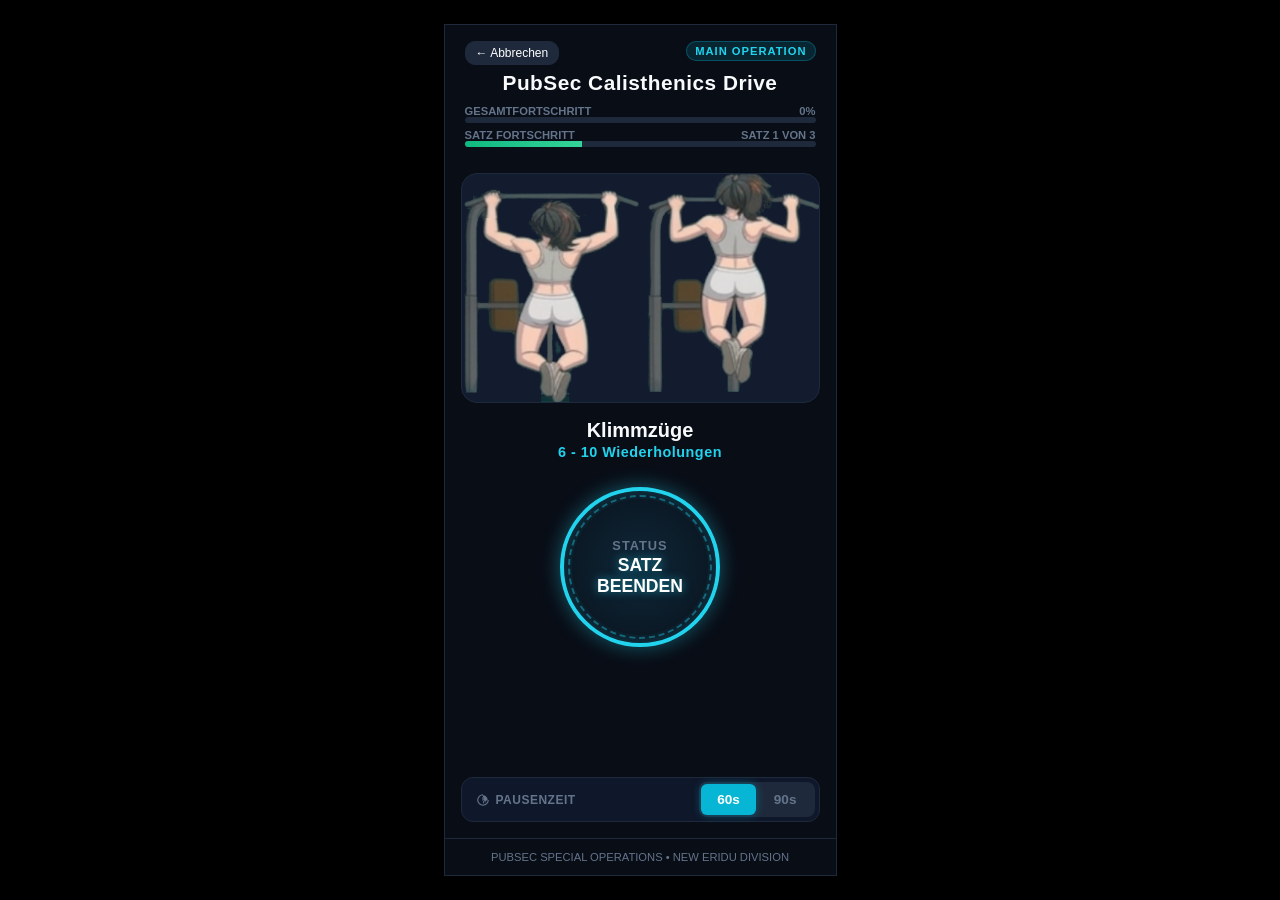
==== workout.html @ 705a4122 "first commit" ====
<!DOCTYPE html>
<html lang="de">
<head>
    <meta charset="UTF-8">
    <meta name="viewport" content="width=device-width, initial-scale=1.0, maximum-scale=1.0, user-scalable=no">
    <title>PubSec-Fitness-Drive</title>

    <!-- CSS für sofortiges Styling -->
    <link rel="stylesheet" href="css/style.css">

    <!-- Lädt alle Meta-Tags, Favicons und den Footer automatisch -->
    <script src="js/components.js"></script>
</head>
<body>

<div class="app-viewport">
    <header>
        <div style="display: flex; justify-content: space-between; align-items: center;">
            <button class="btn-secondary" onclick="window.location.href='index.html'"
                    style="padding: 4px 10px; font-size: 0.75rem;">← Abbrechen
            </button>
            <div class="badge" id="programBadge">DRIVE</div>
        </div>
        <h1 id="workoutTitle" style="margin-top: 6px;">Workout</h1>

        <!-- Doppel-Fortschrittsbalken -->
        <div class="progress-section">
            <div>
                <div class="progress-label-row">
                    <span>Gesamtfortschritt</span>
                    <span id="totalPercentText">0%</span>
                </div>
                <div class="progress-bar-container">
                    <div class="progress-bar" id="totalProgressBar"></div>
                </div>
            </div>

            <div>
                <div class="progress-label-row">
                    <span>Satz Fortschritt</span>
                    <span id="setText">Satz 1 von 3</span>
                </div>
                <div class="progress-bar-container">
                    <div class="progress-bar set-bar" id="setProgressBar"></div>
                </div>
            </div>
        </div>
    </header>

    <!-- Workout View Content ... -->
    <div class="content" id="workoutView">
        <div class="exercise-image-box" id="imageContainer">
            <span>[ Übungsbild ]</span>
        </div>

        <div style="text-align: center; margin-top: 4px;">
            <h2 id="exerciseName" style="font-size: 1.25rem;">Übung</h2>
            <div id="exerciseReps"
                 style="color: var(--accent); font-size: 0.9rem; font-weight: 700; margin-top: 2px; letter-spacing: 0.5px;">
                6 - 10 REPS
            </div>
        </div>

        <!-- Großer Sci-Fi Rund-Button -->
        <div class="round-button-container">
            <div class="round-core-btn" id="coreBtn" onclick="handleCoreBtnClick()">
                <span class="btn-label" id="coreBtnLabel">STATUS</span>
                <span class="btn-main-text" id="coreBtnMainText">SATZ BEENDEN</span>
            </div>
        </div>

        <!-- Pause Zeit-Auswahl & Optionaler 4. Satz -->
        <div style="margin-top: auto; display: flex; flex-direction: column; gap: 10px;">
            <button class="btn-optional hidden" id="optionalBtn" onclick="addOptionalSet()">+ 4. Satz hinzufügen
                (Optional)
            </button>

            <div class="pause-selector" id="pauseOptions">
                <div class="pause-label">
                    <svg viewBox="0 0 24 24">
                        <path d="M12,2A10,10 0 0,0 2,12A10,10 0 0,0 12,22A10,10 0 0,0 22,12A10,10 0 0,0 12,24M12,4A8,8 0 0,1 20,12A8,8 0 0,1 12,20A8,8 0 0,1 4,12A8,8 0 0,1 12,4M12.5,7H11V13L16.25,16.15L17,15L12.5,12.25Z"/>
                    </svg>
                    Pausenzeit
                </div>
                <div class="segmented-control">
                    <button class="segmented-btn active" id="btn60" onclick="setPauseTime(60)">60s</button>
                    <button class="segmented-btn" id="btn90" onclick="setPauseTime(90)">90s</button>
                </div>
            </div>
        </div>
    </div>

    <!-- Finish View -->
    <div class="content hidden" id="finishView" style="text-align: center; justify-content: center;">
        <div class="finish-circle-container">
            <div class="finish-core-circle">
                <span class="finish-icon">✓</span>
            </div>
        </div>
        <h2 style="color: #10b981; font-size: 1.6rem; margin-bottom: 6px;">Mission Completed!</h2>
        <p style="color: var(--text-muted); font-size: 0.85rem; line-height: 1.4; margin-bottom: 16px;">Einsatzprotokoll
            erfolgreich synchronisiert. Die körperliche Integrität wurde maximiert.</p>

        <button class="btn-finish" onclick="window.location.href='index.html'">ZURÜCK ZUM HAUPTMENÜ</button>
    </div>

    <!-- Automatisch befüllter Footer -->
    <div id="appFooter"></div>
</div>

<script src="js/programs.js"></script>
<script src="js/workout.js"></script>
</body>
</html>
---- css/style.css ----
:root {
    --primary: #06b6d4;          /* Sci-Fi Cyan / PubSec */
    --primary-hover: #0891b2;
    --bg: #090d16;
    --card-bg: #131c2e;
    --text: #f8fafc;
    --text-muted: #64748b;
    --accent: #22d3ee;           /* Bright Cyan Glow */
    --border: #1e293b;
}

* {
    box-sizing: border-box;
    margin: 0;
    padding: 0;
    font-family: -apple-system, BlinkMacSystemFont, "SF Pro Display", "Segoe UI", Roboto, sans-serif;
    -webkit-tap-highlight-color: transparent;
}

body {
    background-color: #000000;
    color: var(--text);
    min-height: 100vh;
    display: flex;
    justify-content: center;
    align-items: center;
}

/* iPhone 15 Viewport Container */
.app-viewport {
    width: 100%;
    max-width: 393px;
    height: 100vh;
    max-height: 852px;
    background-color: var(--bg);
    display: flex;
    flex-direction: column;
    position: relative;
    overflow-y: auto;
    border: 1px solid var(--border);
    box-shadow: 0 0 40px rgba(0, 0, 0, 0.8);
}

header {
    padding: 16px 20px 10px 20px;
    text-align: center;
}

.badge {
    display: inline-block;
    background: rgba(6, 182, 212, 0.15);
    color: var(--accent);
    font-size: 0.7rem;
    font-weight: 700;
    padding: 3px 8px;
    border-radius: 12px;
    letter-spacing: 1px;
    margin-bottom: 4px;
    border: 1px solid rgba(6, 182, 212, 0.3);
}

h1 {
    font-size: 1.3rem;
    font-weight: 800;
    letter-spacing: 0.5px;
}

.content {
    padding: 16px;
    flex: 1;
    display: flex;
    flex-direction: column;
    gap: 12px;
}

/* ==========================================================================
   STARTSEITE (index.html) STYLES
   ========================================================================== */

/* Zhu Yuan Hero Banner */
.hero-card {
    width: 100%;
    height: 220px;
    background: var(--card-bg);
    border-radius: 16px;
    overflow: hidden;
    position: relative;
    border: 1px solid var(--border);
    display: flex;
    align-items: center;
    justify-content: center;
}

.hero-card img {
    width: 100%;
    height: 100%;
    object-fit: cover;
}

.hero-card span {
    color: var(--text-muted);
    font-size: 0.85rem;
    padding: 10px;
    text-align: center;
}

/* Programm-Karten auf der Startseite */
.program-card {
    background: var(--card-bg);
    border: 1px solid var(--border);
    border-radius: 14px;
    padding: 16px;
    display: flex;
    flex-direction: column;
    gap: 8px;
    cursor: pointer;
    transition: transform 0.2s, border-color 0.2s;
}

.program-card:active {
    transform: scale(0.98);
}

.program-card:hover {
    border-color: var(--accent);
}

.program-title {
    font-size: 1.1rem;
    font-weight: 700;
    color: var(--text);
}

.program-desc {
    font-size: 0.85rem;
    color: var(--text-muted);
}

.program-meta {
    font-size: 0.75rem;
    color: var(--accent);
    font-weight: 600;
    margin-top: 4px;
}

/* ==========================================================================
   WORKOUT SCREEN (workout.html) STYLES
   ========================================================================== */

/* Dual Progress Bars Header Section */
.progress-section {
    display: flex;
    flex-direction: column;
    gap: 6px;
    margin-top: 10px;
}

.progress-label-row {
    display: flex;
    justify-content: space-between;
    font-size: 0.7rem;
    color: var(--text-muted);
    font-weight: 600;
    text-transform: uppercase;
}

.progress-bar-container {
    width: 100%;
    background: #1e293b;
    border-radius: 6px;
    height: 6px;
    overflow: hidden;
}

.progress-bar {
    height: 100%;
    background: linear-gradient(90deg, #0284c7, var(--accent));
    width: 0%;
    transition: width 0.3s ease;
}

.progress-bar.set-bar {
    background: linear-gradient(90deg, #10b981, #34d399);
}

/* Exercise Image Box */
.exercise-image-box {
    width: 100%;
    height: 230px;
    background: var(--card-bg);
    border-radius: 16px;
    overflow: hidden;
    border: 1px solid var(--border);
    display: flex;
    align-items: center;
    justify-content: center;
}

.exercise-image-box img {
    width: 100%;
    height: 100%;
    object-fit: cover;
}

/* Großer Runder Sci-Fi Button (Mit Eieruhr-Radial-Progress) */
.round-button-container {
    display: flex;
    justify-content: center;
    align-items: center;
    margin: 15px 0 10px 0;
}

.round-core-btn {
    width: 160px;
    height: 160px;
    border-radius: 50%;
    background: radial-gradient(circle, #0f2738 0%, #09131d 100%);
    border: 4px solid var(--accent);
    box-shadow: 0 0 20px rgba(34, 211, 238, 0.4), inset 0 0 15px rgba(34, 211, 238, 0.2);
    display: flex;
    flex-direction: column;
    align-items: center;
    justify-content: center;
    cursor: pointer;
    position: relative;
    transition: transform 0.1s ease, box-shadow 0.2s ease;
    padding: 10px;
}

.round-core-btn:active {
    transform: scale(0.95);
    box-shadow: 0 0 30px rgba(34, 211, 238, 0.7);
}

/* Aktiver Eieruhr-Timer Ring (Wird via JS mit --progress befüllt) */
.round-core-btn.holding-active {
    background: conic-gradient(
        var(--accent) 0deg,
        var(--accent) var(--progress, 0deg),
        #09131d var(--progress, 0deg),
        #09131d 360deg
    );
    box-shadow: 0 0 30px rgba(34, 211, 238, 0.7), inset 0 0 20px rgba(34, 211, 238, 0.4);
}

/* Innerer Kern des Buttons, damit der Hintergrund dunkel bleibt */
.round-core-btn::after {
    content: '';
    position: absolute;
    inset: 8px;
    background: radial-gradient(circle, #0f2738 0%, #09131d 100%);
    border-radius: 50%;
    z-index: 1;
}

/* Sci-Fi Ring Deko (Nur wenn nicht im Halte-Modus) */
.round-core-btn:not(.holding-active)::before {
    content: '';
    position: absolute;
    width: 140px;
    height: 140px;
    border-radius: 50%;
    border: 2px dashed rgba(34, 211, 238, 0.4);
    animation: rotateRing 20s linear infinite;
    z-index: 1;
}

@keyframes rotateRing {
    from { transform: rotate(0deg); }
    to { transform: rotate(360deg); }
}

.round-core-btn .btn-label,
.round-core-btn .btn-main-text,
.round-core-btn .btn-timer-text {
    position: relative;
    z-index: 2;
}

.btn-label {
    font-size: 0.8rem;
    color: var(--text-muted);
    font-weight: 700;
    letter-spacing: 1px;
    text-transform: uppercase;
}

.btn-main-text {
    font-size: 1.1rem;
    font-weight: 800;
    color: #ffffff;
    text-align: center;
    margin-top: 2px;
    text-shadow: 0 0 10px rgba(34, 211, 238, 0.6);
}

.btn-timer-text {
    font-size: 2.2rem;
    font-weight: 900;
    color: var(--accent);
    font-family: monospace;
    text-shadow: 0 0 15px rgba(34, 211, 238, 0.8);
}

/* ==========================================================================
   ANIMIERTER ABSCHLUSS-KREIS (Finish View)
   ========================================================================== */
.finish-circle-container {
    display: flex;
    justify-content: center;
    align-items: center;
    margin: 10px 0;
}

.finish-core-circle {
    width: 120px;
    height: 120px;
    border-radius: 50%;
    background: radial-gradient(circle, rgba(16, 185, 129, 0.25) 0%, rgba(9, 13, 22, 0.9) 100%);
    border: 3px solid #10b981;
    box-shadow: 0 0 25px rgba(16, 185, 129, 0.5), inset 0 0 15px rgba(16, 185, 129, 0.3);
    display: flex;
    flex-direction: column;
    align-items: center;
    justify-content: center;
    position: relative;
    animation: pulseCore 2.5s ease-in-out infinite;
}

@keyframes pulseCore {
    0% { transform: scale(1); box-shadow: 0 0 15px rgba(16, 185, 129, 0.4); }
    50% { transform: scale(1.05); box-shadow: 0 0 30px rgba(16, 185, 129, 0.7); }
    100% { transform: scale(1); box-shadow: 0 0 15px rgba(16, 185, 129, 0.4); }
}

.finish-core-circle::before {
    content: '';
    position: absolute;
    width: 100px;
    height: 100px;
    border-radius: 50%;
    border: 2px dashed rgba(16, 185, 129, 0.6);
    animation: rotateCounterRing 12s linear infinite;
}

@keyframes rotateCounterRing {
    from { transform: rotate(360deg); }
    to { transform: rotate(0deg); }
}

.finish-icon {
    font-size: 2.2rem;
    color: #10b981;
    text-shadow: 0 0 12px rgba(16, 185, 129, 0.9);
    z-index: 2;
}

/* ==========================================================================
   PAUSEN-SELECTOR MIT UHR-ICON
   ========================================================================== */
.pause-selector {
    display: flex;
    align-items: center;
    justify-content: space-between;
    background: #0f172a;
    border: 1px solid var(--border);
    border-radius: 12px;
    padding: 4px;
    gap: 4px;
}

.pause-label {
    display: flex;
    align-items: center;
    gap: 6px;
    font-size: 0.75rem;
    color: var(--text-muted);
    font-weight: 700;
    padding-left: 10px;
    text-transform: uppercase;
    letter-spacing: 0.5px;
}

.pause-label svg {
    width: 14px;
    height: 14px;
    fill: var(--text-muted);
}

.segmented-control {
    display: flex;
    background: #1e293b;
    border-radius: 8px;
    padding: 2px;
    gap: 2px;
}

.segmented-btn {
    background: transparent;
    border: none;
    color: var(--text-muted);
    padding: 8px 16px;
    font-size: 0.85rem;
    font-weight: 700;
    border-radius: 6px;
    cursor: pointer;
    transition: all 0.2s ease;
}

.segmented-btn.active {
    background: var(--primary);
    color: #ffffff;
    box-shadow: 0 0 10px rgba(6, 182, 212, 0.4);
}

/* Neuer Sci-Fi Finish Button */
.btn-finish {
    background: linear-gradient(135deg, #0284c7, var(--primary));
    color: white;
    font-weight: 800;
    font-size: 1rem;
    letter-spacing: 0.5px;
    padding: 16px 24px;
    border-radius: 12px;
    border: 1px solid var(--accent);
    box-shadow: 0 0 20px rgba(34, 211, 238, 0.4);
    cursor: pointer;
    transition: all 0.2s ease;
    width: 100%;
    margin-top: 20px;
}

.btn-finish:active {
    transform: scale(0.97);
    box-shadow: 0 0 30px rgba(34, 211, 238, 0.7);
}

button.btn-secondary {
    background: #1e293b;
    color: white;
    padding: 8px 16px;
    font-size: 0.85rem;
    border: 1px solid var(--border);
    border-radius: 10px;
    cursor: pointer;
}

button.btn-secondary.active {
    background: var(--primary);
    border-color: var(--accent);
    color: #fff;
}

.btn-optional {
    background: transparent;
    color: var(--text-muted);
    width: 100%;
    border: 1px dashed var(--border);
    padding: 10px;
    border-radius: 10px;
    font-size: 0.85rem;
    cursor: pointer;
}

.btn-optional:hover {
    border-color: var(--accent);
    color: var(--accent);
}

.hidden {
    display: none !important;
}
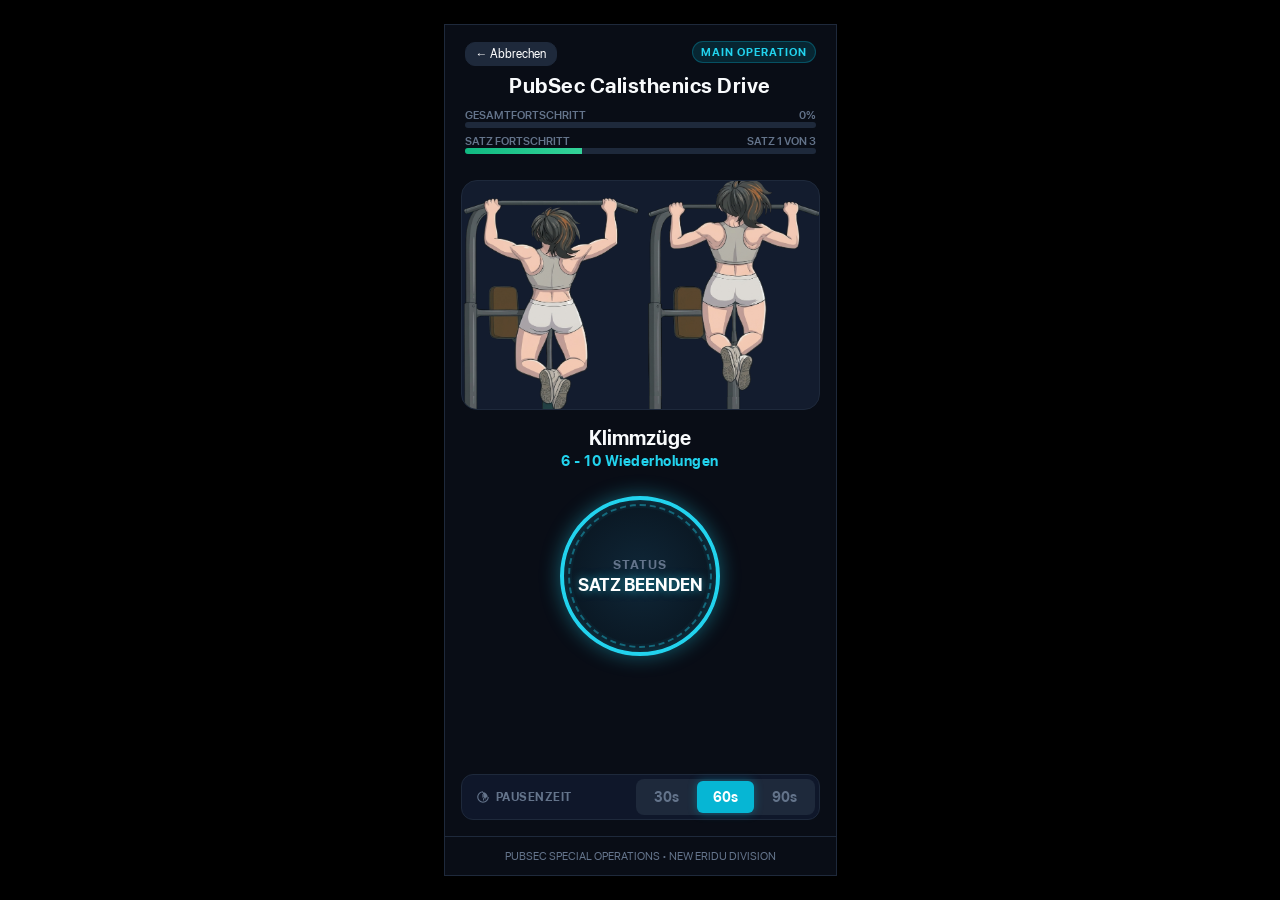
==== commit a7bb3ae4: "Füge 30 Sekunden rest dauer hinzu" ====
--- a/workout.html
+++ b/workout.html
@@ -83,6 +83,7 @@
                     Pausenzeit
                 </div>
                 <div class="segmented-control">
+                    <button class="segmented-btn" id="btn30" onclick="setPauseTime(30)">30s</button>
                     <button class="segmented-btn active" id="btn60" onclick="setPauseTime(60)">60s</button>
                     <button class="segmented-btn" id="btn90" onclick="setPauseTime(90)">90s</button>
                 </div>
--- a/css/style.css
+++ b/css/style.css
@@ -1,3 +1,6 @@
+/* Lokale Fonts importieren */
+@import url('../fonts/fonts.css');
+
 :root {
     --primary: #06b6d4;          /* Sci-Fi Cyan / PubSec */
     --primary-hover: #0891b2;
@@ -13,7 +16,8 @@
     box-sizing: border-box;
     margin: 0;
     padding: 0;
-    font-family: -apple-system, BlinkMacSystemFont, "SF Pro Display", "Segoe UI", Roboto, sans-serif;
+    /* Nutzung der lokal geladenen Schrift mit System-Fallbacks */
+    font-family: 'SF Pro Display', -apple-system, BlinkMacSystemFont, "Segoe UI", Roboto, sans-serif;
     -webkit-tap-highlight-color: transparent;
 }
 
